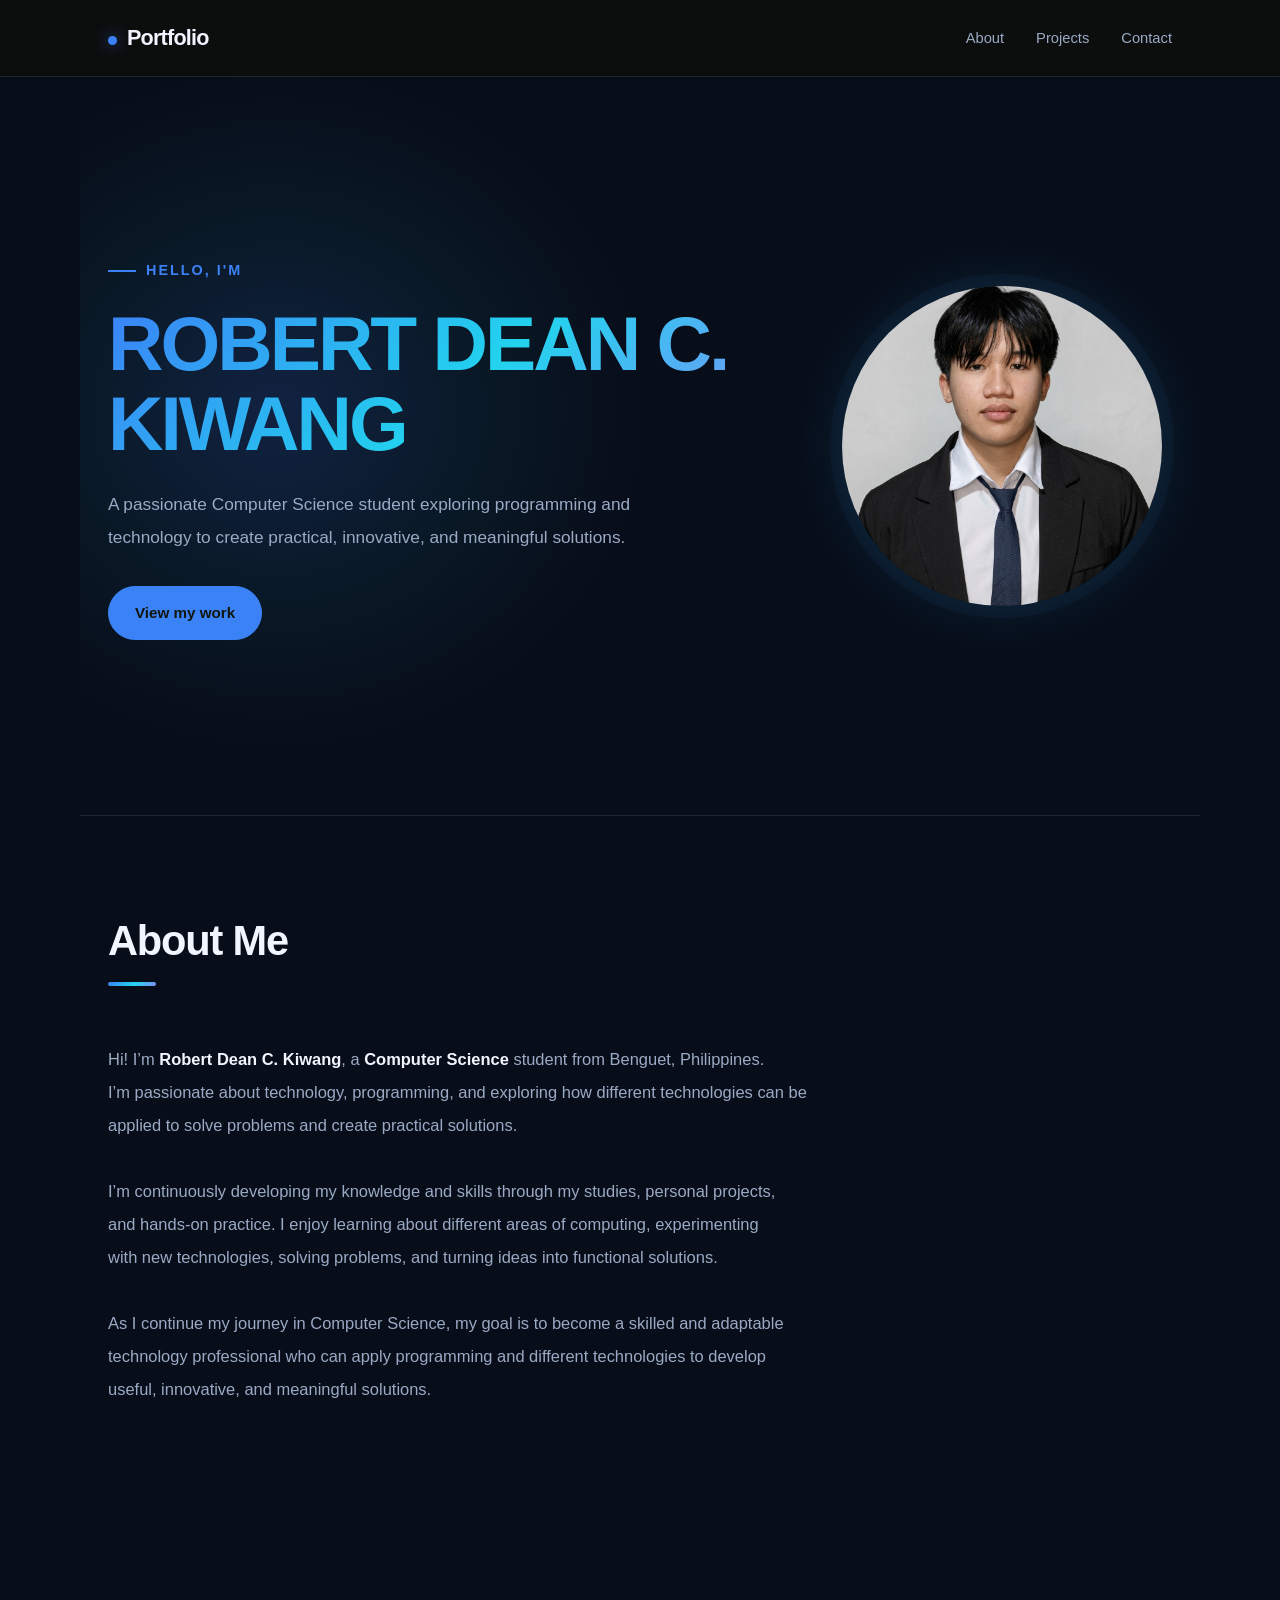
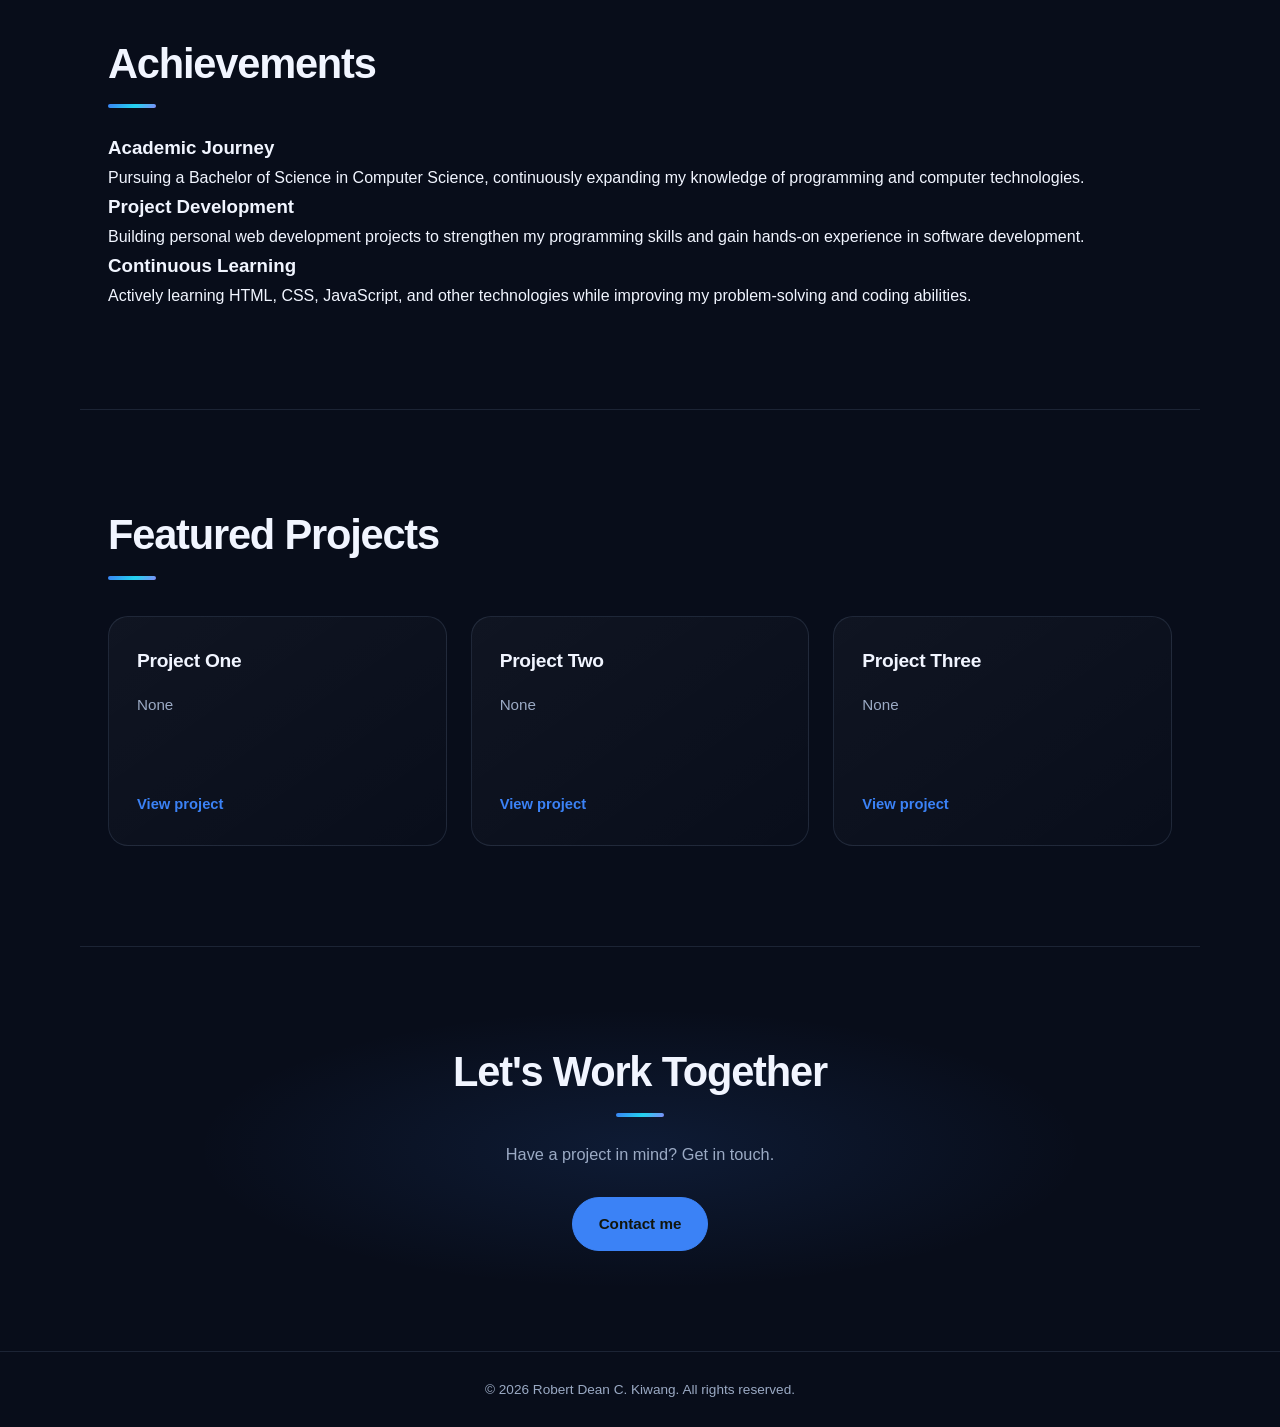
==== index2.html @ ea834f98 "Add files via upload" ====
<!DOCTYPE html>
<html lang="en">
<head>
  <meta charset="UTF-8">
  <meta name="viewport" content="width=device-width, initial-scale=1.0">
  <link rel="stylesheet" href="style2.css">
  <title>Your Name - Portfolio</title>
</head>
<body>
  <header>
    <nav aria-label="Main navigation">
      <a href="#home" class="logo">Portfolio</a>
      <ul>
        <li><a href="#about">About</a></li>
        <li><a href="#projects">Projects</a></li>
        <li><a href="#contact">Contact</a></li>
      </ul>
    </nav>
  </header>

  <main>
    <section id="home" class="hero">

    <div class="hero-content">
        <p class="eyebrow">Hello, I'm</p>

        <h1>ROBERT DEAN C. KIWANG</h1>

        <p>
            A passionate Computer Science student exploring programming and
            technology to create practical, innovative, and meaningful solutions.
        </p>

        <a href="#projects" class="button">View my work</a>
    </div>

    <div class="about-image">
        <img src="images/photo.jpg" alt="Robert Dean C. Kiwang">
    </div>

</section>

    <section id="about">
      <h2>About Me</h2>
      <p>
         Hi! I’m <b>Robert Dean C. Kiwang</b>, a <b>Computer Science</b> student from Benguet, Philippines.
         I’m passionate about technology, programming, and exploring how different technologies can be
         applied to solve problems and create practical solutions.

         I’m continuously developing my knowledge and skills through my studies, personal projects,
         and hands-on practice. I enjoy learning about different areas of computing, experimenting
         with new technologies, solving problems, and turning ideas into functional solutions.

         As I continue my journey in Computer Science, my goal is to become a skilled and adaptable
         technology professional who can apply programming and different technologies to develop 
         useful, innovative, and meaningful solutions.

      </p>
    </section>

    <section id="achievements">
  <h2>Achievements</h2>
  <div class="achievement-grid">
    <article class="achievement-card">
      <h3>Academic Journey</h3>
      <p>
        Pursuing a Bachelor of Science in Computer Science,
        continuously expanding my knowledge of programming
        and computer technologies.
      </p>
    </article>

    <article class="achievement-card">
      <h3>Project Development</h3>
      <p>
        Building personal web development projects to
        strengthen my programming skills and gain
        hands-on experience in software development.
      </p>
    </article>

    <article class="achievement-card">
      <h3>Continuous Learning</h3>
      <p>
        Actively learning HTML, CSS, JavaScript, and other
        technologies while improving my problem-solving
        and coding abilities.
      </p>
    </article>
  </div>
</section>

    <section id="projects">
      <h2>Featured Projects</h2>
      <div class="project-grid">
        <article class="project-card">
          <h3>Project One</h3>
          <p>None</p>
          <a href="#">View project</a>
        </article>
        <article class="project-card">
          <h3>Project Two</h3>
          <p>None</p>
          <a href="#">View project</a>
        </article>
        <article class="project-card">
          <h3>Project Three</h3>
          <p>None</p>
          <a href="#">View project</a>
        </article>
      </div>
    </section>

    <section id="contact">
      <h2>Let's Work Together</h2>
      <p>Have a project in mind? Get in touch.</p>
      <a href="mailto:you@example.com" class="button">Contact me</a>
    </section>
  </main>

  <footer>
    <p>&copy; 2026 Robert Dean C. Kiwang. All rights reserved.</p>
  </footer>
</body>
</html>
---- style2.css ----
/* ========================================
   1. GLOBAL STYLES & DESIGN SYSTEM
======================================== */


:root {
    --bg: #080D1A;
    --surface: #111A2E;
    --surface-hover: #172440;

    --text: #F1F5FF;
    --muted: #9BAAC4;

    --accent: #3B82F6;
    --accent-hover: #60A5FA;

    --border: rgba(148, 174, 220, 0.14);

    --gradient: linear-gradient(
        135deg,
        #3B82F6 0%,
        #22D3EE 55%,
        #818CF8 100%
    );

    --radius: 20px;
    --container: 1120px;
    --transition: 0.25s ease;
}


* {
    margin: 0;
    padding: 0;
    box-sizing: border-box;
}

html {
    scroll-behavior: smooth;
    scroll-padding-top: 90px;
}

body {
    font-family: Inter, "Segoe UI", Arial, sans-serif;
    background: var(--bg);
    color: var(--text);
    line-height: 1.7;
    -webkit-font-smoothing: antialiased;
    overflow-wrap: break-word;
}

img {
    display: block;
    max-width: 100%;
}

a {
    color: inherit;
    text-decoration: none;
}

button,
a {
    -webkit-tap-highlight-color: transparent;
}

a:focus-visible {
    outline: 2px solid var(--accent);
    outline-offset: 5px;
}

::selection {
    background: var(--accent);
    color: var(--bg);
}


/* ========================================
   2. NAVIGATION BAR
======================================== */

header {
    position: sticky;
    top: 0;
    z-index: 100;
    background: rgba(13, 15, 12, 0.85);
    border-bottom: 1px solid var(--border);
    backdrop-filter: blur(18px);
    -webkit-backdrop-filter: blur(18px);
}

nav {
    max-width: var(--container);
    min-height: 76px;
    margin: 0 auto;
    padding: 16px 28px;

    display: flex;
    align-items: center;
    justify-content: space-between;
    gap: 24px;
}

.logo {
    font-size: 1.35rem;
    font-weight: 800;
    letter-spacing: -0.8px;
    color: var(--text);
    white-space: nowrap;
}

.logo::before {
    content: "";
    display: inline-block;
    width: 9px;
    height: 9px;
    margin-right: 10px;
    border-radius: 50%;
    background: var(--accent);
    box-shadow: 0 0 15px rgba(59, 130, 246, 0.65);
}

nav ul {
    list-style: none;
    display: flex;
    align-items: center;
    gap: 32px;
}

nav ul a {
    color: var(--muted);
    font-size: 0.92rem;
    font-weight: 500;
    transition: color var(--transition);
}

nav ul a:hover {
    color: var(--accent);
}


/* ========================================
   3. GENERAL SECTION LAYOUT
======================================== */

section {
    max-width: var(--container);
    margin: 0 auto;
    padding: 100px 28px;
}

section h2 {
    font-size: clamp(1.8rem, 4vw, 2.6rem);
    line-height: 1.2;
    letter-spacing: -1.2px;
    margin-bottom: 24px;
}

section h2::after {
    content: "";
    display: block;
    width: 48px;
    height: 4px;
    margin-top: 16px;
    border-radius: 10px;
    background: var(--gradient);
}


/* ========================================
   4. HERO SECTION
======================================== */

.hero {
    position: relative;
    isolation: isolate;
    min-height: 82vh;

    display: flex;
    align-items: center;
    justify-content: space-between;
    gap: 64px;

    overflow: hidden;
}

/* Soft gradient glow */

.hero::before {
    content: "";
    position: absolute;
    z-index: -1;
    top: 0;
    left: -15%;
    width: 65%;
    height: 90%;

     background: radial-gradient(
        ellipse at center,
        rgba(59, 130, 246, 0.18),
        rgba(34, 211, 238, 0.06) 40%,
        transparent 72%
    );

    pointer-events: none;
}

.hero-content {
    flex: 1 1 60%;
    min-width: 0;
}

.eyebrow {
    display: inline-flex;
    align-items: center;
    gap: 10px;

    margin-bottom: 20px;
    color: var(--accent);
    font-size: 0.9rem;
    font-weight: 700;
    letter-spacing: 2px;
    text-transform: uppercase;
}

.eyebrow::before {
    content: "";
    width: 28px;
    height: 2px;
    background: var(--accent);
}

.hero h1 {
    max-width: 750px;
    margin-bottom: 24px;

    font-size: clamp(2.5rem, 6vw, 5rem);
    font-weight: 850;
    line-height: 1.05;
    letter-spacing: -3px;

    background: var(--gradient);
    background-clip: text;
    -webkit-background-clip: text;
    color: transparent;
}

.hero-content > p:not(.eyebrow) {
    max-width: 590px;
    margin-bottom: 32px;
    color: var(--muted);
    font-size: 1.08rem;
    line-height: 1.9;
}

.about-image {
    flex: 0 1 340px;
    display: flex;
    justify-content: center;
    align-items: center;
}

.about-image img {
    width: 320px;
    aspect-ratio: 1;
    object-fit: cover;
    border-radius: 50%;

   border-color: rgba(59, 130, 246, 0.65);

    box-shadow:
        0 0 0 12px rgba(59, 130, 246, 0.05),
        0 0 65px rgba(34, 211, 238, 0.13);

    transition:
        transform 0.4s ease,
        border-color 0.4s ease;
}

.about-image img:hover {
    transform: translateY(-5px);
    border-color: var(--accent);
}


/* ========================================
   5. BUTTONS
======================================== */

.button {
    display: inline-flex;
    justify-content: center;
    align-items: center;
    gap: 10px;

    min-height: 48px;
    padding: 13px 26px;

    border: 1px solid var(--accent);
    border-radius: 999px;

    background: var(--accent);
    color: #11150c;

    font-size: 0.95rem;
    font-weight: 750;

    transition:
        background var(--transition),
        transform var(--transition),
        box-shadow var(--transition);
}

.button:hover {
    background: var(--accent-hover);
    transform: translateY(-3px);
    box-shadow: 0 8px 28px rgba(198, 243, 106, 0.15);
}

.button:active {
    transform: translateY(0);
}


/* ========================================
   6. ABOUT SECTION
======================================== */

#about {
    border-top: 1px solid var(--border);
}

#about > p {
    max-width: 850px;
    color: var(--muted);
    font-size: 1.03rem;
    line-height: 2;
    white-space: pre-line;
}

#about b {
    color: var(--text);
    font-weight: 650;
}


/* ========================================
   7. PROJECTS SECTION
======================================== */

#projects {
    border-top: 1px solid var(--border);
}

.project-grid {
    display: grid;
    grid-template-columns: repeat(3, minmax(0, 1fr));
    gap: 24px;
    margin-top: 36px;
}

.project-card {
    position: relative;
    display: flex;
    flex-direction: column;
    align-items: flex-start;

    min-width: 0;
    min-height: 230px;
    padding: 28px;

    background: linear-gradient(
        145deg,
        rgba(255, 255, 255, 0.035),
        rgba(255, 255, 255, 0.008)
    );

    border: 1px solid var(--border);
    border-radius: var(--radius);

    transition:
        transform var(--transition),
        border-color var(--transition),
        background var(--transition);
}

.project-card:hover {
    transform: translateY(-6px);
    border-color: rgba(59, 130, 246, 0.55);
    background-color: var(--surface-hover);
}

.project-card h3 {
    margin-bottom: 14px;
    font-size: 1.2rem;
    letter-spacing: -0.3px;
}

.project-card p {
    margin-bottom: 24px;
    color: var(--muted);
    font-size: 0.95rem;
}

.project-card a {
    margin-top: auto;
    color: var(--accent);
    font-size: 0.92rem;
    font-weight: 650;
    transition: color var(--transition);
}

.project-card a:hover {
    color: var(--accent-hover);
}

.project-card a:focus-visible {
    outline: 2px solid var(--accent);
    outline-offset: 5px;
}


/* ========================================
   8. CONTACT SECTION
======================================== */

#contact {
    position: relative;
    isolation: isolate;
    text-align: center;

    border-top: 1px solid var(--border);
}

#contact::before {
    content: "";
    position: absolute;
    z-index: -1;
    inset: 15% 10%;

  background: radial-gradient(
        ellipse at center,
        rgba(59, 130, 246, 0.12),
        transparent 70%
    );

    pointer-events: none;
}

#contact h2::after {
    margin-left: auto;
    margin-right: auto;
}

#contact p {
    margin-bottom: 28px;
    color: var(--muted);
    font-size: 1.02rem;
}


/* ========================================
   9. FOOTER
======================================== */

footer {
    padding: 26px 20px;
    border-top: 1px solid var(--border);
    text-align: center;
}

footer p {
    color: var(--muted);
    font-size: 0.85rem;
}


/* ========================================
   10. TABLETS
======================================== */

@media (min-width: 641px) and (max-width: 900px) {
    nav {
        padding-inline: 24px;
    }

    nav ul {
        gap: 22px;
    }

    section {
        padding: 80px 24px;
    }

    .hero {
        min-height: auto;
        flex-direction: column;
        justify-content: center;
        gap: 40px;
        text-align: center;
        padding-top: 90px;
        padding-bottom: 90px;
    }

    .hero-content {
        width: 100%;
        flex: auto;
    }

    .hero h1 {
        margin-inline: auto;
        font-size: clamp(2.5rem, 7vw, 4rem);
        letter-spacing: -2px;
    }

    .hero-content > p:not(.eyebrow) {
        margin-inline: auto;
    }

    .eyebrow {
        justify-content: center;
    }

    .about-image {
        flex: none;
        width: 100%;
    }

    .about-image img {
        width: 250px;
    }

    .project-grid {
        grid-template-columns: repeat(2, minmax(0, 1fr));
    }
}


/* ========================================
   11. MOBILE PHONES
======================================== */

@media (max-width: 640px) {
    html {
        scroll-padding-top: 110px;
    }

    nav {
        flex-direction: column;
        justify-content: center;
        gap: 12px;
        padding: 16px 18px;
    }

    nav ul {
        flex-wrap: wrap;
        justify-content: center;
        gap: 12px 24px;
    }

    nav ul a {
        font-size: 0.88rem;
    }

    section {
        padding: 64px 20px;
    }

    .hero {
        min-height: auto;
        flex-direction: column;
        justify-content: center;
        gap: 38px;
        padding-top: 76px;
        padding-bottom: 76px;
        text-align: center;
    }

    .hero::before {
        left: -25%;
        width: 150%;
        height: 65%;
    }

    .hero-content {
        width: 100%;
        flex: auto;
    }

    .eyebrow {
        justify-content: center;
        font-size: 0.78rem;
    }

    .hero h1 {
        margin-bottom: 20px;
        font-size: clamp(2.15rem, 9vw, 3.5rem);
        line-height: 1.12;
        letter-spacing: -1.5px;
        overflow-wrap: anywhere;
    }

    .hero-content > p:not(.eyebrow) {
        margin: 0 auto 28px;
        font-size: 0.98rem;
        line-height: 1.8;
    }

    .about-image {
        flex: none;
        width: 100%;
    }

    .about-image img {
        width: 220px;
    }

    section h2 {
        font-size: 2rem;
    }

    #about > p {
        font-size: 0.98rem;
        line-height: 1.9;
    }

    .project-grid {
        grid-template-columns: 1fr;
        gap: 16px;
        margin-top: 28px;
    }

    .project-card {
        min-height: 200px;
        padding: 24px;
    }

    #contact p {
        font-size: 0.95rem;
    }
}


/* ========================================
   12. SMALL MOBILE PHONES
======================================== */

@media (max-width: 380px) {
    nav ul {
        gap: 10px 16px;
    }

    section {
        padding-inline: 16px;
    }

    .hero h1 {
        font-size: 2rem;
    }

    .about-image img {
        width: 190px;
    }

    .project-card {
        padding: 20px;
    }

    .button {
        padding: 12px 21px;
    }
}


/* ========================================
   13. ACCESSIBILITY & REDUCED MOTION
======================================== */

@media (prefers-reduced-motion: reduce) {
    *,
    *::before,
    *::after {
        scroll-behavior: auto !important;
        animation-duration: 0.01ms !important;
        animation-iteration-count: 1 !important;
        transition-duration: 0.01ms !important;
    }
}
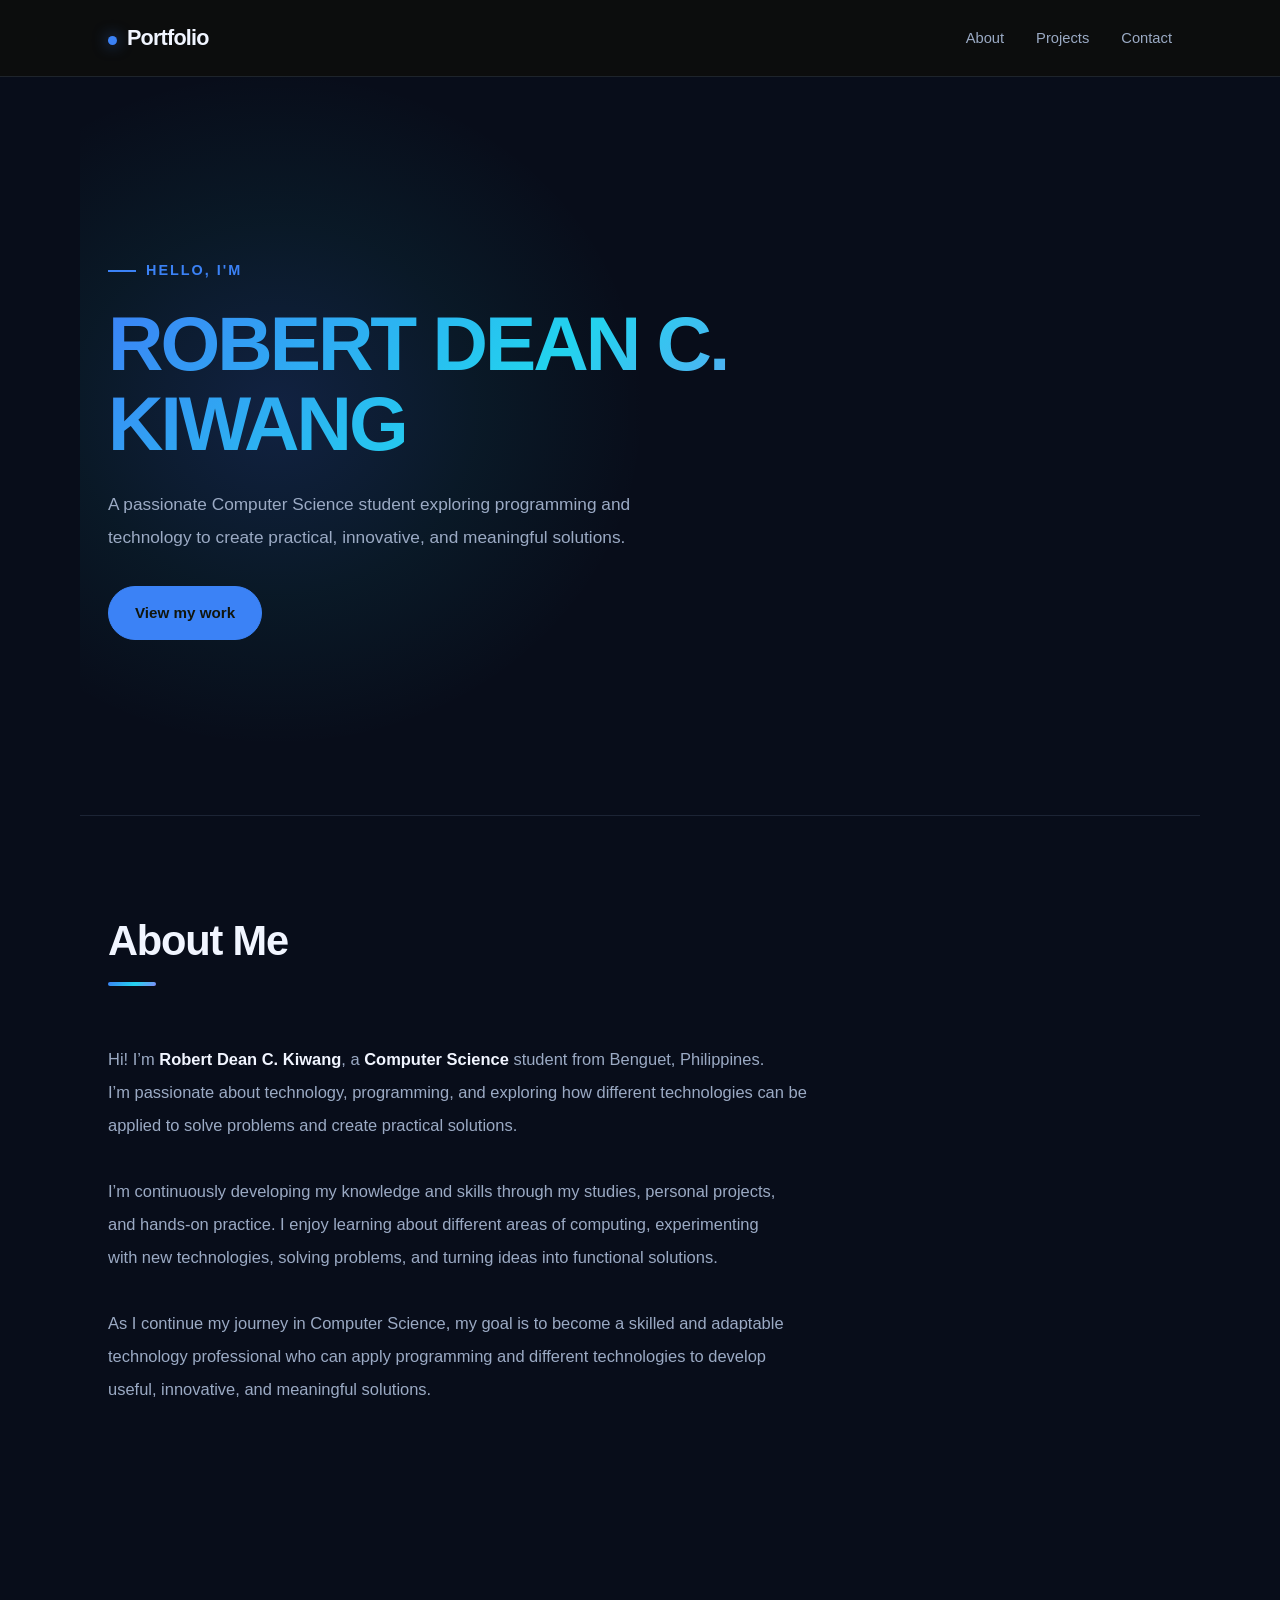
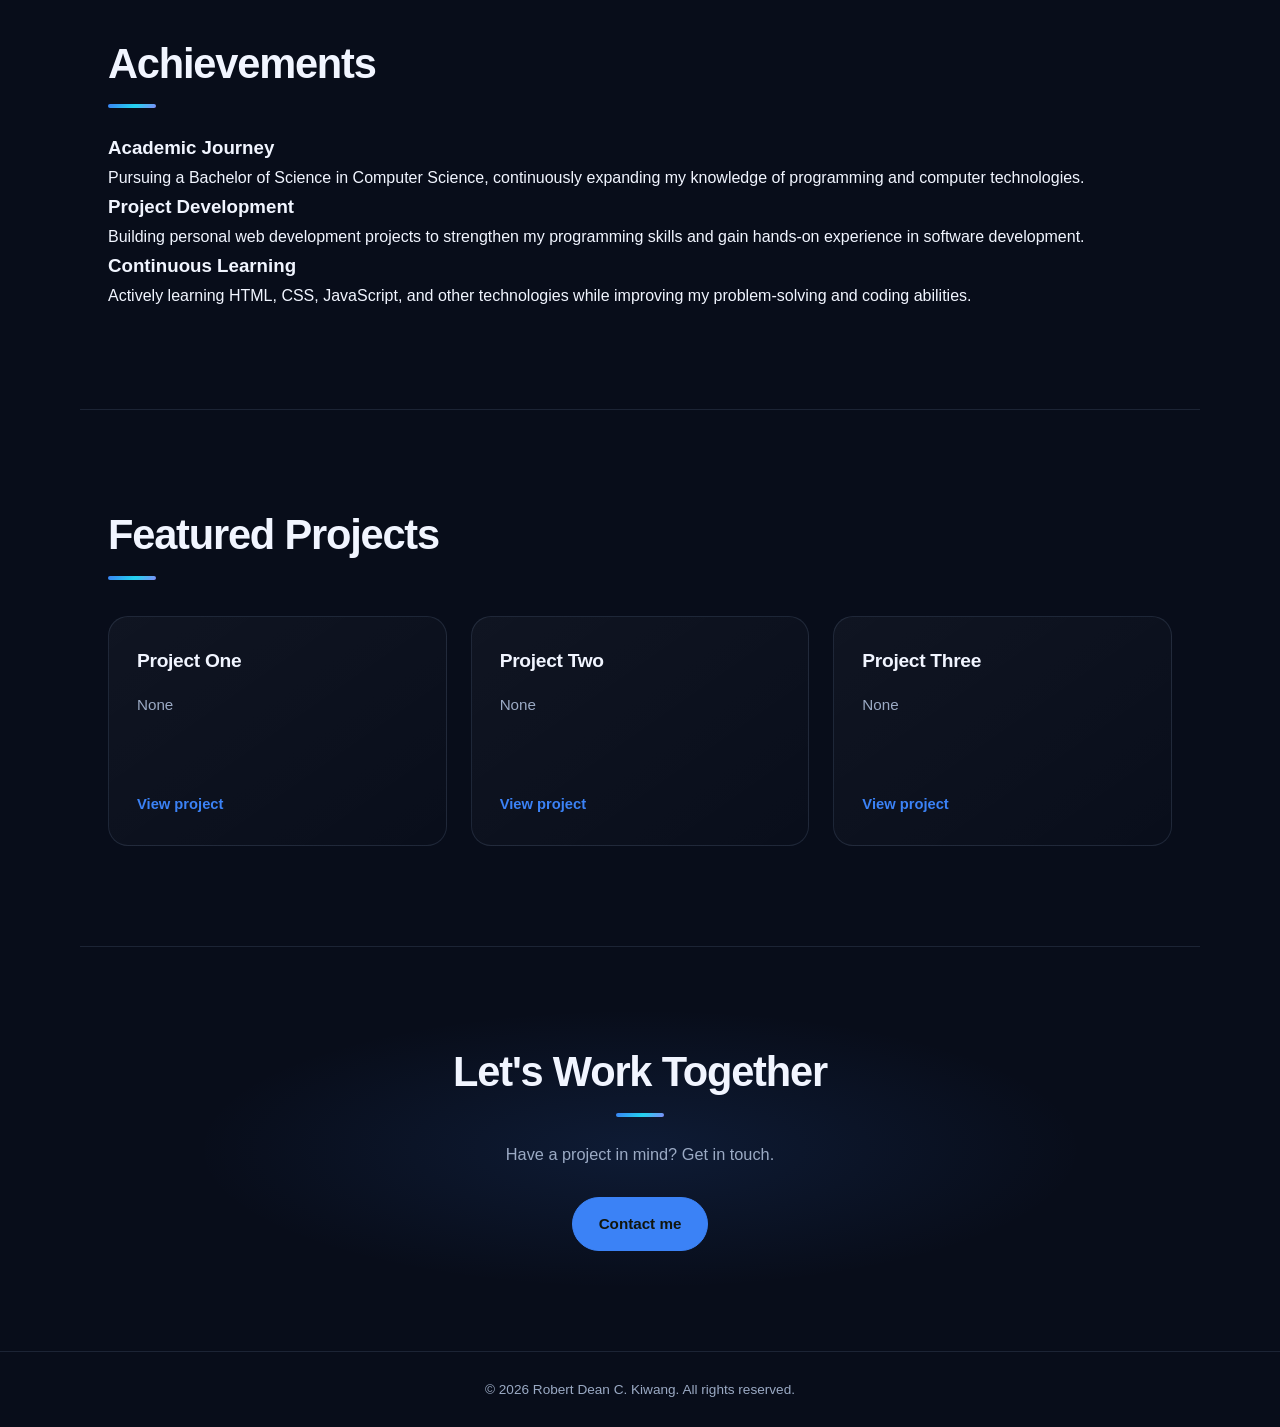
==== commit 2101789c: "Initial portfolio commit" ====
--- a/index2.html
+++ b/index2.html
@@ -1,125 +1,123 @@
-<!DOCTYPE html>
-<html lang="en">
-<head>
-  <meta charset="UTF-8">
-  <meta name="viewport" content="width=device-width, initial-scale=1.0">
-  <link rel="stylesheet" href="style2.css">
-  <title>Your Name - Portfolio</title>
-</head>
-<body>
-  <header>
-    <nav aria-label="Main navigation">
-      <a href="#home" class="logo">Portfolio</a>
-      <ul>
-        <li><a href="#about">About</a></li>
-        <li><a href="#projects">Projects</a></li>
-        <li><a href="#contact">Contact</a></li>
-      </ul>
-    </nav>
-  </header>
-
-  <main>
-    <section id="home" class="hero">
-
-    <div class="hero-content">
-        <p class="eyebrow">Hello, I'm</p>
-
-        <h1>ROBERT DEAN C. KIWANG</h1>
-
-        <p>
-            A passionate Computer Science student exploring programming and
-            technology to create practical, innovative, and meaningful solutions.
-        </p>
-
-        <a href="#projects" class="button">View my work</a>
-    </div>
-
-    <div class="about-image">
-        <img src="images/photo.jpg" alt="Robert Dean C. Kiwang">
-    </div>
-
-</section>
-
-    <section id="about">
-      <h2>About Me</h2>
-      <p>
-         Hi! I’m <b>Robert Dean C. Kiwang</b>, a <b>Computer Science</b> student from Benguet, Philippines.
-         I’m passionate about technology, programming, and exploring how different technologies can be
-         applied to solve problems and create practical solutions.
-
-         I’m continuously developing my knowledge and skills through my studies, personal projects,
-         and hands-on practice. I enjoy learning about different areas of computing, experimenting
-         with new technologies, solving problems, and turning ideas into functional solutions.
-
-         As I continue my journey in Computer Science, my goal is to become a skilled and adaptable
-         technology professional who can apply programming and different technologies to develop 
-         useful, innovative, and meaningful solutions.
-
-      </p>
-    </section>
-
-    <section id="achievements">
-  <h2>Achievements</h2>
-  <div class="achievement-grid">
-    <article class="achievement-card">
-      <h3>Academic Journey</h3>
-      <p>
-        Pursuing a Bachelor of Science in Computer Science,
-        continuously expanding my knowledge of programming
-        and computer technologies.
-      </p>
-    </article>
-
-    <article class="achievement-card">
-      <h3>Project Development</h3>
-      <p>
-        Building personal web development projects to
-        strengthen my programming skills and gain
-        hands-on experience in software development.
-      </p>
-    </article>
-
-    <article class="achievement-card">
-      <h3>Continuous Learning</h3>
-      <p>
-        Actively learning HTML, CSS, JavaScript, and other
-        technologies while improving my problem-solving
-        and coding abilities.
-      </p>
-    </article>
-  </div>
-</section>
-
-    <section id="projects">
-      <h2>Featured Projects</h2>
-      <div class="project-grid">
-        <article class="project-card">
-          <h3>Project One</h3>
-          <p>None</p>
-          <a href="#">View project</a>
-        </article>
-        <article class="project-card">
-          <h3>Project Two</h3>
-          <p>None</p>
-          <a href="#">View project</a>
-        </article>
-        <article class="project-card">
-          <h3>Project Three</h3>
-          <p>None</p>
-          <a href="#">View project</a>
-        </article>
-      </div>
-    </section>
-
-    <section id="contact">
-      <h2>Let's Work Together</h2>
-      <p>Have a project in mind? Get in touch.</p>
-      <a href="mailto:you@example.com" class="button">Contact me</a>
-    </section>
-  </main>
-
-  <footer>
-    <p>&copy; 2026 Robert Dean C. Kiwang. All rights reserved.</p>
-  </footer>
-</body>
+<!DOCTYPE html>
+<html lang="en">
+<head>
+  <meta charset="UTF-8">
+  <meta name="viewport" content="width=device-width, initial-scale=1.0">
+  <link rel="stylesheet" href="style2.css">
+  <title>Your Name - Portfolio</title>
+</head>
+<body>
+  <header>
+    <nav aria-label="Main navigation">
+      <a href="#home" class="logo">Portfolio</a>
+      <ul>
+        <li><a href="#about">About</a></li>
+        <li><a href="#projects">Projects</a></li>
+        <li><a href="#contact">Contact</a></li>
+      </ul>
+    </nav>
+  </header>
+
+  <main>
+    <section id="home" class="hero">
+
+    <div class="hero-content">
+        <p class="eyebrow">Hello, I'm</p>
+
+        <h1>ROBERT DEAN C. KIWANG</h1>
+
+        <p>
+            A passionate Computer Science student exploring programming and
+            technology to create practical, innovative, and meaningful solutions.
+        </p>
+
+        <a href="#projects" class="button">View my work</a>
+    </div>
+
+   
+
+</section>
+
+    <section id="about">
+      <h2>About Me</h2>
+      <p>
+         Hi! I’m <b>Robert Dean C. Kiwang</b>, a <b>Computer Science</b> student from Benguet, Philippines.
+         I’m passionate about technology, programming, and exploring how different technologies can be
+         applied to solve problems and create practical solutions.
+
+         I’m continuously developing my knowledge and skills through my studies, personal projects,
+         and hands-on practice. I enjoy learning about different areas of computing, experimenting
+         with new technologies, solving problems, and turning ideas into functional solutions.
+
+         As I continue my journey in Computer Science, my goal is to become a skilled and adaptable
+         technology professional who can apply programming and different technologies to develop 
+         useful, innovative, and meaningful solutions.
+
+      </p>
+    </section>
+
+    <section id="achievements">
+  <h2>Achievements</h2>
+  <div class="achievement-grid">
+    <article class="achievement-card">
+      <h3>Academic Journey</h3>
+      <p>
+        Pursuing a Bachelor of Science in Computer Science,
+        continuously expanding my knowledge of programming
+        and computer technologies.
+      </p>
+    </article>
+
+    <article class="achievement-card">
+      <h3>Project Development</h3>
+      <p>
+        Building personal web development projects to
+        strengthen my programming skills and gain
+        hands-on experience in software development.
+      </p>
+    </article>
+
+    <article class="achievement-card">
+      <h3>Continuous Learning</h3>
+      <p>
+        Actively learning HTML, CSS, JavaScript, and other
+        technologies while improving my problem-solving
+        and coding abilities.
+      </p>
+    </article>
+  </div>
+</section>
+
+    <section id="projects">
+      <h2>Featured Projects</h2>
+      <div class="project-grid">
+        <article class="project-card">
+          <h3>Project One</h3>
+          <p>None</p>
+          <a href="#">View project</a>
+        </article>
+        <article class="project-card">
+          <h3>Project Two</h3>
+          <p>None</p>
+          <a href="#">View project</a>
+        </article>
+        <article class="project-card">
+          <h3>Project Three</h3>
+          <p>None</p>
+          <a href="#">View project</a>
+        </article>
+      </div>
+    </section>
+
+    <section id="contact">
+      <h2>Let's Work Together</h2>
+      <p>Have a project in mind? Get in touch.</p>
+      <a href="mailto:you@example.com" class="button">Contact me</a>
+    </section>
+  </main>
+
+  <footer>
+    <p>&copy; 2026 Robert Dean C. Kiwang. All rights reserved.</p>
+  </footer>
+</body>
 </html>
--- a/style2.css
+++ b/style2.css
@@ -1,688 +1,658 @@
-/* ========================================
-   1. GLOBAL STYLES & DESIGN SYSTEM
-======================================== */
-
-
-:root {
-    --bg: #080D1A;
-    --surface: #111A2E;
-    --surface-hover: #172440;
-
-    --text: #F1F5FF;
-    --muted: #9BAAC4;
-
-    --accent: #3B82F6;
-    --accent-hover: #60A5FA;
-
-    --border: rgba(148, 174, 220, 0.14);
-
-    --gradient: linear-gradient(
-        135deg,
-        #3B82F6 0%,
-        #22D3EE 55%,
-        #818CF8 100%
-    );
-
-    --radius: 20px;
-    --container: 1120px;
-    --transition: 0.25s ease;
-}
-
-
-* {
-    margin: 0;
-    padding: 0;
-    box-sizing: border-box;
-}
-
-html {
-    scroll-behavior: smooth;
-    scroll-padding-top: 90px;
-}
-
-body {
-    font-family: Inter, "Segoe UI", Arial, sans-serif;
-    background: var(--bg);
-    color: var(--text);
-    line-height: 1.7;
-    -webkit-font-smoothing: antialiased;
-    overflow-wrap: break-word;
-}
-
-img {
-    display: block;
-    max-width: 100%;
-}
-
-a {
-    color: inherit;
-    text-decoration: none;
-}
-
-button,
-a {
-    -webkit-tap-highlight-color: transparent;
-}
-
-a:focus-visible {
-    outline: 2px solid var(--accent);
-    outline-offset: 5px;
-}
-
-::selection {
-    background: var(--accent);
-    color: var(--bg);
-}
-
-
-/* ========================================
-   2. NAVIGATION BAR
-======================================== */
-
-header {
-    position: sticky;
-    top: 0;
-    z-index: 100;
-    background: rgba(13, 15, 12, 0.85);
-    border-bottom: 1px solid var(--border);
-    backdrop-filter: blur(18px);
-    -webkit-backdrop-filter: blur(18px);
-}
-
-nav {
-    max-width: var(--container);
-    min-height: 76px;
-    margin: 0 auto;
-    padding: 16px 28px;
-
-    display: flex;
-    align-items: center;
-    justify-content: space-between;
-    gap: 24px;
-}
-
-.logo {
-    font-size: 1.35rem;
-    font-weight: 800;
-    letter-spacing: -0.8px;
-    color: var(--text);
-    white-space: nowrap;
-}
-
-.logo::before {
-    content: "";
-    display: inline-block;
-    width: 9px;
-    height: 9px;
-    margin-right: 10px;
-    border-radius: 50%;
-    background: var(--accent);
-    box-shadow: 0 0 15px rgba(59, 130, 246, 0.65);
-}
-
-nav ul {
-    list-style: none;
-    display: flex;
-    align-items: center;
-    gap: 32px;
-}
-
-nav ul a {
-    color: var(--muted);
-    font-size: 0.92rem;
-    font-weight: 500;
-    transition: color var(--transition);
-}
-
-nav ul a:hover {
-    color: var(--accent);
-}
-
-
-/* ========================================
-   3. GENERAL SECTION LAYOUT
-======================================== */
-
-section {
-    max-width: var(--container);
-    margin: 0 auto;
-    padding: 100px 28px;
-}
-
-section h2 {
-    font-size: clamp(1.8rem, 4vw, 2.6rem);
-    line-height: 1.2;
-    letter-spacing: -1.2px;
-    margin-bottom: 24px;
-}
-
-section h2::after {
-    content: "";
-    display: block;
-    width: 48px;
-    height: 4px;
-    margin-top: 16px;
-    border-radius: 10px;
-    background: var(--gradient);
-}
-
-
-/* ========================================
-   4. HERO SECTION
-======================================== */
-
-.hero {
-    position: relative;
-    isolation: isolate;
-    min-height: 82vh;
-
-    display: flex;
-    align-items: center;
-    justify-content: space-between;
-    gap: 64px;
-
-    overflow: hidden;
-}
-
-/* Soft gradient glow */
-
-.hero::before {
-    content: "";
-    position: absolute;
-    z-index: -1;
-    top: 0;
-    left: -15%;
-    width: 65%;
-    height: 90%;
-
-     background: radial-gradient(
-        ellipse at center,
-        rgba(59, 130, 246, 0.18),
-        rgba(34, 211, 238, 0.06) 40%,
-        transparent 72%
-    );
-
-    pointer-events: none;
-}
-
-.hero-content {
-    flex: 1 1 60%;
-    min-width: 0;
-}
-
-.eyebrow {
-    display: inline-flex;
-    align-items: center;
-    gap: 10px;
-
-    margin-bottom: 20px;
-    color: var(--accent);
-    font-size: 0.9rem;
-    font-weight: 700;
-    letter-spacing: 2px;
-    text-transform: uppercase;
-}
-
-.eyebrow::before {
-    content: "";
-    width: 28px;
-    height: 2px;
-    background: var(--accent);
-}
-
-.hero h1 {
-    max-width: 750px;
-    margin-bottom: 24px;
-
-    font-size: clamp(2.5rem, 6vw, 5rem);
-    font-weight: 850;
-    line-height: 1.05;
-    letter-spacing: -3px;
-
-    background: var(--gradient);
-    background-clip: text;
-    -webkit-background-clip: text;
-    color: transparent;
-}
-
-.hero-content > p:not(.eyebrow) {
-    max-width: 590px;
-    margin-bottom: 32px;
-    color: var(--muted);
-    font-size: 1.08rem;
-    line-height: 1.9;
-}
-
-.about-image {
-    flex: 0 1 340px;
-    display: flex;
-    justify-content: center;
-    align-items: center;
-}
-
-.about-image img {
-    width: 320px;
-    aspect-ratio: 1;
-    object-fit: cover;
-    border-radius: 50%;
-
-   border-color: rgba(59, 130, 246, 0.65);
-
-    box-shadow:
-        0 0 0 12px rgba(59, 130, 246, 0.05),
-        0 0 65px rgba(34, 211, 238, 0.13);
-
-    transition:
-        transform 0.4s ease,
-        border-color 0.4s ease;
-}
-
-.about-image img:hover {
-    transform: translateY(-5px);
-    border-color: var(--accent);
-}
-
-
-/* ========================================
-   5. BUTTONS
-======================================== */
-
-.button {
-    display: inline-flex;
-    justify-content: center;
-    align-items: center;
-    gap: 10px;
-
-    min-height: 48px;
-    padding: 13px 26px;
-
-    border: 1px solid var(--accent);
-    border-radius: 999px;
-
-    background: var(--accent);
-    color: #11150c;
-
-    font-size: 0.95rem;
-    font-weight: 750;
-
-    transition:
-        background var(--transition),
-        transform var(--transition),
-        box-shadow var(--transition);
-}
-
-.button:hover {
-    background: var(--accent-hover);
-    transform: translateY(-3px);
-    box-shadow: 0 8px 28px rgba(198, 243, 106, 0.15);
-}
-
-.button:active {
-    transform: translateY(0);
-}
-
-
-/* ========================================
-   6. ABOUT SECTION
-======================================== */
-
-#about {
-    border-top: 1px solid var(--border);
-}
-
-#about > p {
-    max-width: 850px;
-    color: var(--muted);
-    font-size: 1.03rem;
-    line-height: 2;
-    white-space: pre-line;
-}
-
-#about b {
-    color: var(--text);
-    font-weight: 650;
-}
-
-
-/* ========================================
-   7. PROJECTS SECTION
-======================================== */
-
-#projects {
-    border-top: 1px solid var(--border);
-}
-
-.project-grid {
-    display: grid;
-    grid-template-columns: repeat(3, minmax(0, 1fr));
-    gap: 24px;
-    margin-top: 36px;
-}
-
-.project-card {
-    position: relative;
-    display: flex;
-    flex-direction: column;
-    align-items: flex-start;
-
-    min-width: 0;
-    min-height: 230px;
-    padding: 28px;
-
-    background: linear-gradient(
-        145deg,
-        rgba(255, 255, 255, 0.035),
-        rgba(255, 255, 255, 0.008)
-    );
-
-    border: 1px solid var(--border);
-    border-radius: var(--radius);
-
-    transition:
-        transform var(--transition),
-        border-color var(--transition),
-        background var(--transition);
-}
-
-.project-card:hover {
-    transform: translateY(-6px);
-    border-color: rgba(59, 130, 246, 0.55);
-    background-color: var(--surface-hover);
-}
-
-.project-card h3 {
-    margin-bottom: 14px;
-    font-size: 1.2rem;
-    letter-spacing: -0.3px;
-}
-
-.project-card p {
-    margin-bottom: 24px;
-    color: var(--muted);
-    font-size: 0.95rem;
-}
-
-.project-card a {
-    margin-top: auto;
-    color: var(--accent);
-    font-size: 0.92rem;
-    font-weight: 650;
-    transition: color var(--transition);
-}
-
-.project-card a:hover {
-    color: var(--accent-hover);
-}
-
-.project-card a:focus-visible {
-    outline: 2px solid var(--accent);
-    outline-offset: 5px;
-}
-
-
-/* ========================================
-   8. CONTACT SECTION
-======================================== */
-
-#contact {
-    position: relative;
-    isolation: isolate;
-    text-align: center;
-
-    border-top: 1px solid var(--border);
-}
-
-#contact::before {
-    content: "";
-    position: absolute;
-    z-index: -1;
-    inset: 15% 10%;
-
-  background: radial-gradient(
-        ellipse at center,
-        rgba(59, 130, 246, 0.12),
-        transparent 70%
-    );
-
-    pointer-events: none;
-}
-
-#contact h2::after {
-    margin-left: auto;
-    margin-right: auto;
-}
-
-#contact p {
-    margin-bottom: 28px;
-    color: var(--muted);
-    font-size: 1.02rem;
-}
-
-
-/* ========================================
-   9. FOOTER
-======================================== */
-
-footer {
-    padding: 26px 20px;
-    border-top: 1px solid var(--border);
-    text-align: center;
-}
-
-footer p {
-    color: var(--muted);
-    font-size: 0.85rem;
-}
-
-
-/* ========================================
-   10. TABLETS
-======================================== */
-
-@media (min-width: 641px) and (max-width: 900px) {
-    nav {
-        padding-inline: 24px;
-    }
-
-    nav ul {
-        gap: 22px;
-    }
-
-    section {
-        padding: 80px 24px;
-    }
-
-    .hero {
-        min-height: auto;
-        flex-direction: column;
-        justify-content: center;
-        gap: 40px;
-        text-align: center;
-        padding-top: 90px;
-        padding-bottom: 90px;
-    }
-
-    .hero-content {
-        width: 100%;
-        flex: auto;
-    }
-
-    .hero h1 {
-        margin-inline: auto;
-        font-size: clamp(2.5rem, 7vw, 4rem);
-        letter-spacing: -2px;
-    }
-
-    .hero-content > p:not(.eyebrow) {
-        margin-inline: auto;
-    }
-
-    .eyebrow {
-        justify-content: center;
-    }
-
-    .about-image {
-        flex: none;
-        width: 100%;
-    }
-
-    .about-image img {
-        width: 250px;
-    }
-
-    .project-grid {
-        grid-template-columns: repeat(2, minmax(0, 1fr));
-    }
-}
-
-
-/* ========================================
-   11. MOBILE PHONES
-======================================== */
-
-@media (max-width: 640px) {
-    html {
-        scroll-padding-top: 110px;
-    }
-
-    nav {
-        flex-direction: column;
-        justify-content: center;
-        gap: 12px;
-        padding: 16px 18px;
-    }
-
-    nav ul {
-        flex-wrap: wrap;
-        justify-content: center;
-        gap: 12px 24px;
-    }
-
-    nav ul a {
-        font-size: 0.88rem;
-    }
-
-    section {
-        padding: 64px 20px;
-    }
-
-    .hero {
-        min-height: auto;
-        flex-direction: column;
-        justify-content: center;
-        gap: 38px;
-        padding-top: 76px;
-        padding-bottom: 76px;
-        text-align: center;
-    }
-
-    .hero::before {
-        left: -25%;
-        width: 150%;
-        height: 65%;
-    }
-
-    .hero-content {
-        width: 100%;
-        flex: auto;
-    }
-
-    .eyebrow {
-        justify-content: center;
-        font-size: 0.78rem;
-    }
-
-    .hero h1 {
-        margin-bottom: 20px;
-        font-size: clamp(2.15rem, 9vw, 3.5rem);
-        line-height: 1.12;
-        letter-spacing: -1.5px;
-        overflow-wrap: anywhere;
-    }
-
-    .hero-content > p:not(.eyebrow) {
-        margin: 0 auto 28px;
-        font-size: 0.98rem;
-        line-height: 1.8;
-    }
-
-    .about-image {
-        flex: none;
-        width: 100%;
-    }
-
-    .about-image img {
-        width: 220px;
-    }
-
-    section h2 {
-        font-size: 2rem;
-    }
-
-    #about > p {
-        font-size: 0.98rem;
-        line-height: 1.9;
-    }
-
-    .project-grid {
-        grid-template-columns: 1fr;
-        gap: 16px;
-        margin-top: 28px;
-    }
-
-    .project-card {
-        min-height: 200px;
-        padding: 24px;
-    }
-
-    #contact p {
-        font-size: 0.95rem;
-    }
-}
-
-
-/* ========================================
-   12. SMALL MOBILE PHONES
-======================================== */
-
-@media (max-width: 380px) {
-    nav ul {
-        gap: 10px 16px;
-    }
-
-    section {
-        padding-inline: 16px;
-    }
-
-    .hero h1 {
-        font-size: 2rem;
-    }
-
-    .about-image img {
-        width: 190px;
-    }
-
-    .project-card {
-        padding: 20px;
-    }
-
-    .button {
-        padding: 12px 21px;
-    }
-}
-
-
-/* ========================================
-   13. ACCESSIBILITY & REDUCED MOTION
-======================================== */
-
-@media (prefers-reduced-motion: reduce) {
-    *,
-    *::before,
-    *::after {
-        scroll-behavior: auto !important;
-        animation-duration: 0.01ms !important;
-        animation-iteration-count: 1 !important;
-        transition-duration: 0.01ms !important;
-    }
-}
+/* ========================================
+   1. GLOBAL STYLES & DESIGN SYSTEM
+======================================== */
+
+
+:root {
+    --bg: #080D1A;
+    --surface: #111A2E;
+    --surface-hover: #172440;
+
+    --text: #F1F5FF;
+    --muted: #9BAAC4;
+
+    --accent: #3B82F6;
+    --accent-hover: #60A5FA;
+
+    --border: rgba(148, 174, 220, 0.14);
+
+    --gradient: linear-gradient(
+        135deg,
+        #3B82F6 0%,
+        #22D3EE 55%,
+        #818CF8 100%
+    );
+
+    --radius: 20px;
+    --container: 1120px;
+    --transition: 0.25s ease;
+}
+
+
+* {
+    margin: 0;
+    padding: 0;
+    box-sizing: border-box;
+}
+
+html {
+    scroll-behavior: smooth;
+    scroll-padding-top: 90px;
+}
+
+body {
+    font-family: Inter, "Segoe UI", Arial, sans-serif;
+    background: var(--bg);
+    color: var(--text);
+    line-height: 1.7;
+    -webkit-font-smoothing: antialiased;
+    overflow-wrap: break-word;
+}
+
+img {
+    display: block;
+    max-width: 100%;
+}
+
+a {
+    color: inherit;
+    text-decoration: none;
+}
+
+button,
+a {
+    -webkit-tap-highlight-color: transparent;
+}
+
+a:focus-visible {
+    outline: 2px solid var(--accent);
+    outline-offset: 5px;
+}
+
+::selection {
+    background: var(--accent);
+    color: var(--bg);
+}
+
+
+/* ========================================
+   2. NAVIGATION BAR
+======================================== */
+
+header {
+    position: sticky;
+    top: 0;
+    z-index: 100;
+    background: rgba(13, 15, 12, 0.85);
+    border-bottom: 1px solid var(--border);
+    backdrop-filter: blur(18px);
+    -webkit-backdrop-filter: blur(18px);
+}
+
+nav {
+    max-width: var(--container);
+    min-height: 76px;
+    margin: 0 auto;
+    padding: 16px 28px;
+
+    display: flex;
+    align-items: center;
+    justify-content: space-between;
+    gap: 24px;
+}
+
+.logo {
+    font-size: 1.35rem;
+    font-weight: 800;
+    letter-spacing: -0.8px;
+    color: var(--text);
+    white-space: nowrap;
+}
+
+.logo::before {
+    content: "";
+    display: inline-block;
+    width: 9px;
+    height: 9px;
+    margin-right: 10px;
+    border-radius: 50%;
+    background: var(--accent);
+    box-shadow: 0 0 15px rgba(59, 130, 246, 0.65);
+}
+
+nav ul {
+    list-style: none;
+    display: flex;
+    align-items: center;
+    gap: 32px;
+}
+
+nav ul a {
+    color: var(--muted);
+    font-size: 0.92rem;
+    font-weight: 500;
+    transition: color var(--transition);
+}
+
+nav ul a:hover {
+    color: var(--accent);
+}
+
+
+/* ========================================
+   3. GENERAL SECTION LAYOUT
+======================================== */
+
+section {
+    max-width: var(--container);
+    margin: 0 auto;
+    padding: 100px 28px;
+}
+
+section h2 {
+    font-size: clamp(1.8rem, 4vw, 2.6rem);
+    line-height: 1.2;
+    letter-spacing: -1.2px;
+    margin-bottom: 24px;
+}
+
+section h2::after {
+    content: "";
+    display: block;
+    width: 48px;
+    height: 4px;
+    margin-top: 16px;
+    border-radius: 10px;
+    background: var(--gradient);
+}
+
+
+/* ========================================
+   4. HERO SECTION
+======================================== */
+
+.hero {
+    position: relative;
+    isolation: isolate;
+    min-height: 82vh;
+
+    display: flex;
+    align-items: center;
+    justify-content: space-between;
+    gap: 64px;
+
+    overflow: hidden;
+}
+
+/* Soft gradient glow */
+
+.hero::before {
+    content: "";
+    position: absolute;
+    z-index: -1;
+    top: 0;
+    left: -15%;
+    width: 65%;
+    height: 90%;
+
+     background: radial-gradient(
+        ellipse at center,
+        rgba(59, 130, 246, 0.18),
+        rgba(34, 211, 238, 0.06) 40%,
+        transparent 72%
+    );
+
+    pointer-events: none;
+}
+
+.hero-content {
+    flex: 1 1 60%;
+    min-width: 0;
+}
+
+.eyebrow {
+    display: inline-flex;
+    align-items: center;
+    gap: 10px;
+
+    margin-bottom: 20px;
+    color: var(--accent);
+    font-size: 0.9rem;
+    font-weight: 700;
+    letter-spacing: 2px;
+    text-transform: uppercase;
+}
+
+.eyebrow::before {
+    content: "";
+    width: 28px;
+    height: 2px;
+    background: var(--accent);
+}
+
+.hero h1 {
+    max-width: 750px;
+    margin-bottom: 24px;
+
+    font-size: clamp(2.5rem, 6vw, 5rem);
+    font-weight: 850;
+    line-height: 1.05;
+    letter-spacing: -3px;
+
+    background: var(--gradient);
+    background-clip: text;
+    -webkit-background-clip: text;
+    color: transparent;
+}
+
+.hero-content > p:not(.eyebrow) {
+    max-width: 590px;
+    margin-bottom: 32px;
+    color: var(--muted);
+    font-size: 1.08rem;
+    line-height: 1.9;
+}
+
+/* ========================================
+   5. BUTTONS
+======================================== */
+
+.button {
+    display: inline-flex;
+    justify-content: center;
+    align-items: center;
+    gap: 10px;
+
+    min-height: 48px;
+    padding: 13px 26px;
+
+    border: 1px solid var(--accent);
+    border-radius: 999px;
+
+    background: var(--accent);
+    color: #11150c;
+
+    font-size: 0.95rem;
+    font-weight: 750;
+
+    transition:
+        background var(--transition),
+        transform var(--transition),
+        box-shadow var(--transition);
+}
+
+.button:hover {
+    background: var(--accent-hover);
+    transform: translateY(-3px);
+    box-shadow: 0 8px 28px rgba(198, 243, 106, 0.15);
+}
+
+.button:active {
+    transform: translateY(0);
+}
+
+
+/* ========================================
+   6. ABOUT SECTION
+======================================== */
+
+#about {
+    border-top: 1px solid var(--border);
+}
+
+#about > p {
+    max-width: 850px;
+    color: var(--muted);
+    font-size: 1.03rem;
+    line-height: 2;
+    white-space: pre-line;
+}
+
+#about b {
+    color: var(--text);
+    font-weight: 650;
+}
+
+
+/* ========================================
+   7. PROJECTS SECTION
+======================================== */
+
+#projects {
+    border-top: 1px solid var(--border);
+}
+
+.project-grid {
+    display: grid;
+    grid-template-columns: repeat(3, minmax(0, 1fr));
+    gap: 24px;
+    margin-top: 36px;
+}
+
+.project-card {
+    position: relative;
+    display: flex;
+    flex-direction: column;
+    align-items: flex-start;
+
+    min-width: 0;
+    min-height: 230px;
+    padding: 28px;
+
+    background: linear-gradient(
+        145deg,
+        rgba(255, 255, 255, 0.035),
+        rgba(255, 255, 255, 0.008)
+    );
+
+    border: 1px solid var(--border);
+    border-radius: var(--radius);
+
+    transition:
+        transform var(--transition),
+        border-color var(--transition),
+        background var(--transition);
+}
+
+.project-card:hover {
+    transform: translateY(-6px);
+    border-color: rgba(59, 130, 246, 0.55);
+    background-color: var(--surface-hover);
+}
+
+.project-card h3 {
+    margin-bottom: 14px;
+    font-size: 1.2rem;
+    letter-spacing: -0.3px;
+}
+
+.project-card p {
+    margin-bottom: 24px;
+    color: var(--muted);
+    font-size: 0.95rem;
+}
+
+.project-card a {
+    margin-top: auto;
+    color: var(--accent);
+    font-size: 0.92rem;
+    font-weight: 650;
+    transition: color var(--transition);
+}
+
+.project-card a:hover {
+    color: var(--accent-hover);
+}
+
+.project-card a:focus-visible {
+    outline: 2px solid var(--accent);
+    outline-offset: 5px;
+}
+
+
+/* ========================================
+   8. CONTACT SECTION
+======================================== */
+
+#contact {
+    position: relative;
+    isolation: isolate;
+    text-align: center;
+
+    border-top: 1px solid var(--border);
+}
+
+#contact::before {
+    content: "";
+    position: absolute;
+    z-index: -1;
+    inset: 15% 10%;
+
+  background: radial-gradient(
+        ellipse at center,
+        rgba(59, 130, 246, 0.12),
+        transparent 70%
+    );
+
+    pointer-events: none;
+}
+
+#contact h2::after {
+    margin-left: auto;
+    margin-right: auto;
+}
+
+#contact p {
+    margin-bottom: 28px;
+    color: var(--muted);
+    font-size: 1.02rem;
+}
+
+
+/* ========================================
+   9. FOOTER
+======================================== */
+
+footer {
+    padding: 26px 20px;
+    border-top: 1px solid var(--border);
+    text-align: center;
+}
+
+footer p {
+    color: var(--muted);
+    font-size: 0.85rem;
+}
+
+
+/* ========================================
+   10. TABLETS
+======================================== */
+
+@media (min-width: 641px) and (max-width: 900px) {
+    nav {
+        padding-inline: 24px;
+    }
+
+    nav ul {
+        gap: 22px;
+    }
+
+    section {
+        padding: 80px 24px;
+    }
+
+    .hero {
+        min-height: auto;
+        flex-direction: column;
+        justify-content: center;
+        gap: 40px;
+        text-align: center;
+        padding-top: 90px;
+        padding-bottom: 90px;
+    }
+
+    .hero-content {
+        width: 100%;
+        flex: auto;
+    }
+
+    .hero h1 {
+        margin-inline: auto;
+        font-size: clamp(2.5rem, 7vw, 4rem);
+        letter-spacing: -2px;
+    }
+
+    .hero-content > p:not(.eyebrow) {
+        margin-inline: auto;
+    }
+
+    .eyebrow {
+        justify-content: center;
+    }
+
+    .about-image {
+        flex: none;
+        width: 100%;
+    }
+
+    .about-image img {
+        width: 250px;
+    }
+
+    .project-grid {
+        grid-template-columns: repeat(2, minmax(0, 1fr));
+    }
+}
+
+
+/* ========================================
+   11. MOBILE PHONES
+======================================== */
+
+@media (max-width: 640px) {
+    html {
+        scroll-padding-top: 110px;
+    }
+
+    nav {
+        flex-direction: column;
+        justify-content: center;
+        gap: 12px;
+        padding: 16px 18px;
+    }
+
+    nav ul {
+        flex-wrap: wrap;
+        justify-content: center;
+        gap: 12px 24px;
+    }
+
+    nav ul a {
+        font-size: 0.88rem;
+    }
+
+    section {
+        padding: 64px 20px;
+    }
+
+    .hero {
+        min-height: auto;
+        flex-direction: column;
+        justify-content: center;
+        gap: 38px;
+        padding-top: 76px;
+        padding-bottom: 76px;
+        text-align: center;
+    }
+
+    .hero::before {
+        left: -25%;
+        width: 150%;
+        height: 65%;
+    }
+
+    .hero-content {
+        width: 100%;
+        flex: auto;
+    }
+
+    .eyebrow {
+        justify-content: center;
+        font-size: 0.78rem;
+    }
+
+    .hero h1 {
+        margin-bottom: 20px;
+        font-size: clamp(2.15rem, 9vw, 3.5rem);
+        line-height: 1.12;
+        letter-spacing: -1.5px;
+        overflow-wrap: anywhere;
+    }
+
+    .hero-content > p:not(.eyebrow) {
+        margin: 0 auto 28px;
+        font-size: 0.98rem;
+        line-height: 1.8;
+    }
+
+    .about-image {
+        flex: none;
+        width: 100%;
+    }
+
+    .about-image img {
+        width: 220px;
+    }
+
+    section h2 {
+        font-size: 2rem;
+    }
+
+    #about > p {
+        font-size: 0.98rem;
+        line-height: 1.9;
+    }
+
+    .project-grid {
+        grid-template-columns: 1fr;
+        gap: 16px;
+        margin-top: 28px;
+    }
+
+    .project-card {
+        min-height: 200px;
+        padding: 24px;
+    }
+
+    #contact p {
+        font-size: 0.95rem;
+    }
+}
+
+
+/* ========================================
+   12. SMALL MOBILE PHONES
+======================================== */
+
+@media (max-width: 380px) {
+    nav ul {
+        gap: 10px 16px;
+    }
+
+    section {
+        padding-inline: 16px;
+    }
+
+    .hero h1 {
+        font-size: 2rem;
+    }
+
+    .about-image img {
+        width: 190px;
+    }
+
+    .project-card {
+        padding: 20px;
+    }
+
+    .button {
+        padding: 12px 21px;
+    }
+}
+
+
+/* ========================================
+   13. ACCESSIBILITY & REDUCED MOTION
+======================================== */
+
+@media (prefers-reduced-motion: reduce) {
+    *,
+    *::before,
+    *::after {
+        scroll-behavior: auto !important;
+        animation-duration: 0.01ms !important;
+        animation-iteration-count: 1 !important;
+        transition-duration: 0.01ms !important;
+    }
+}
